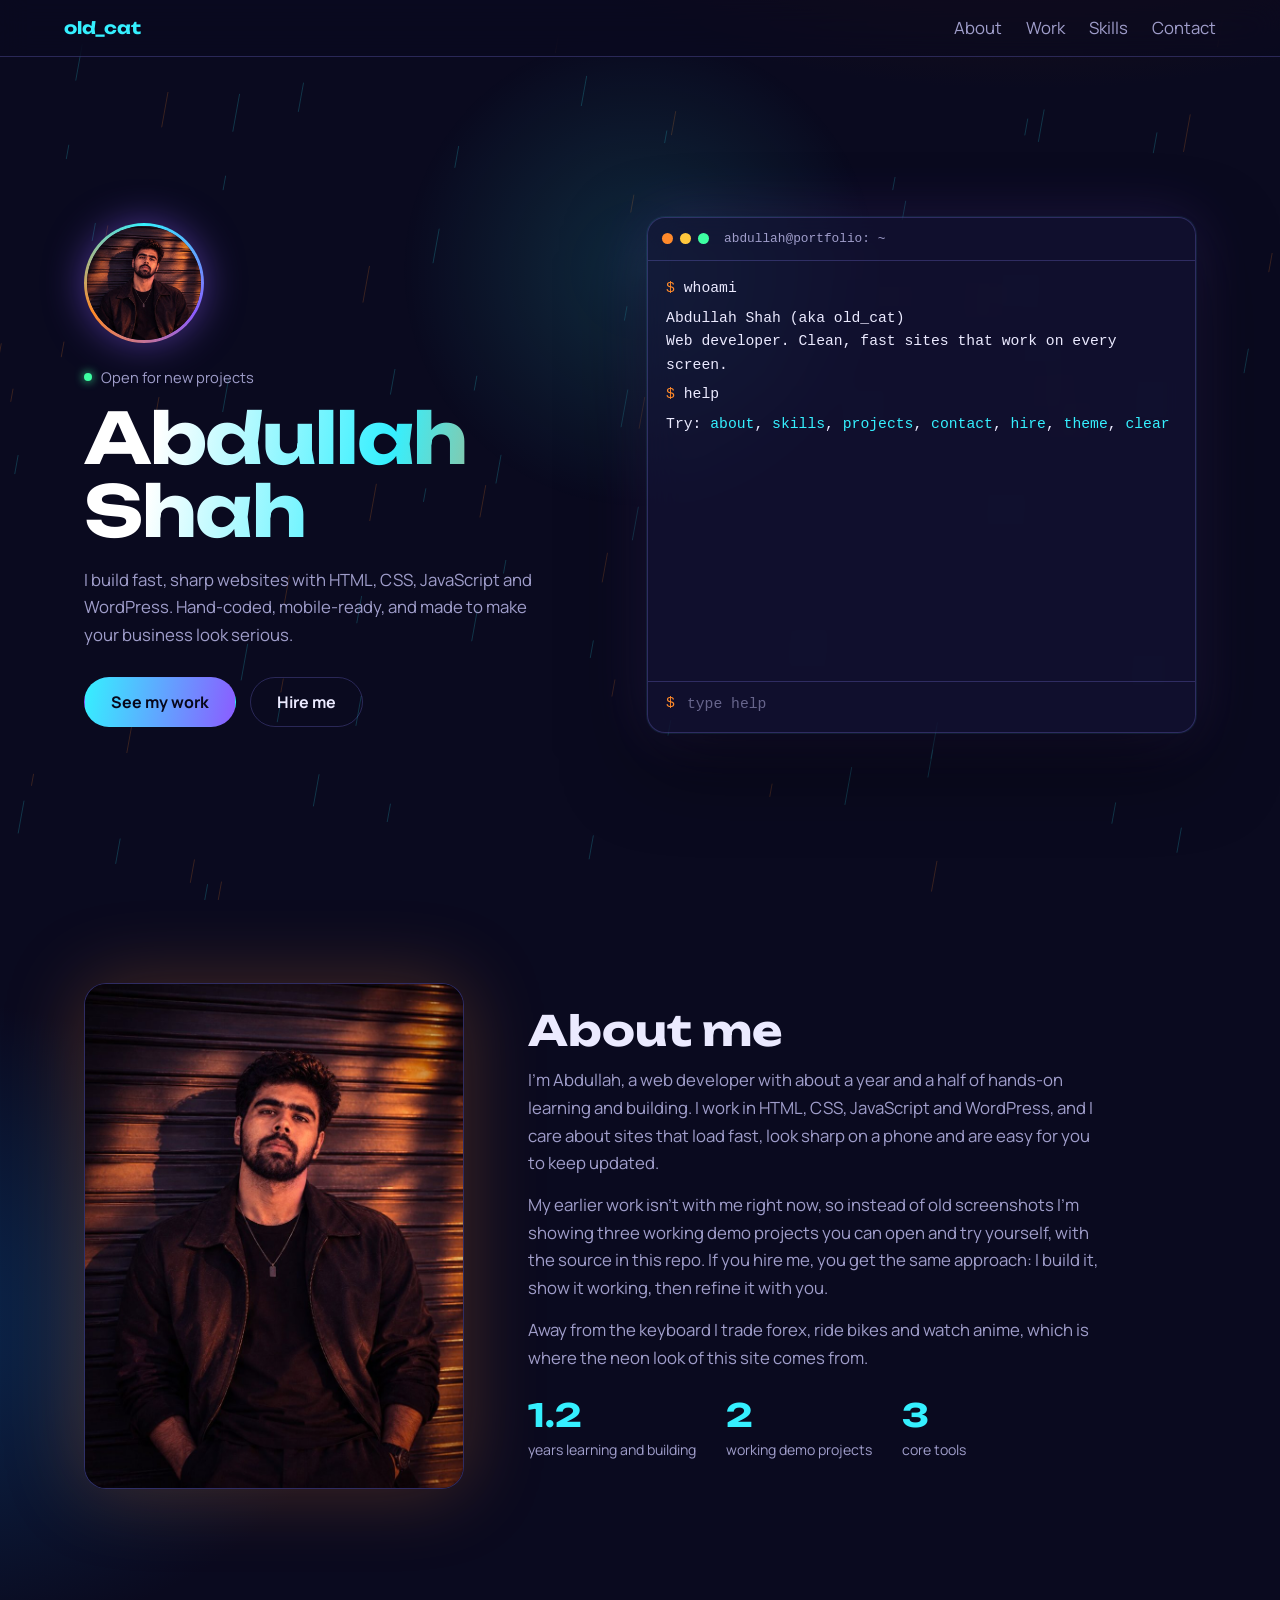
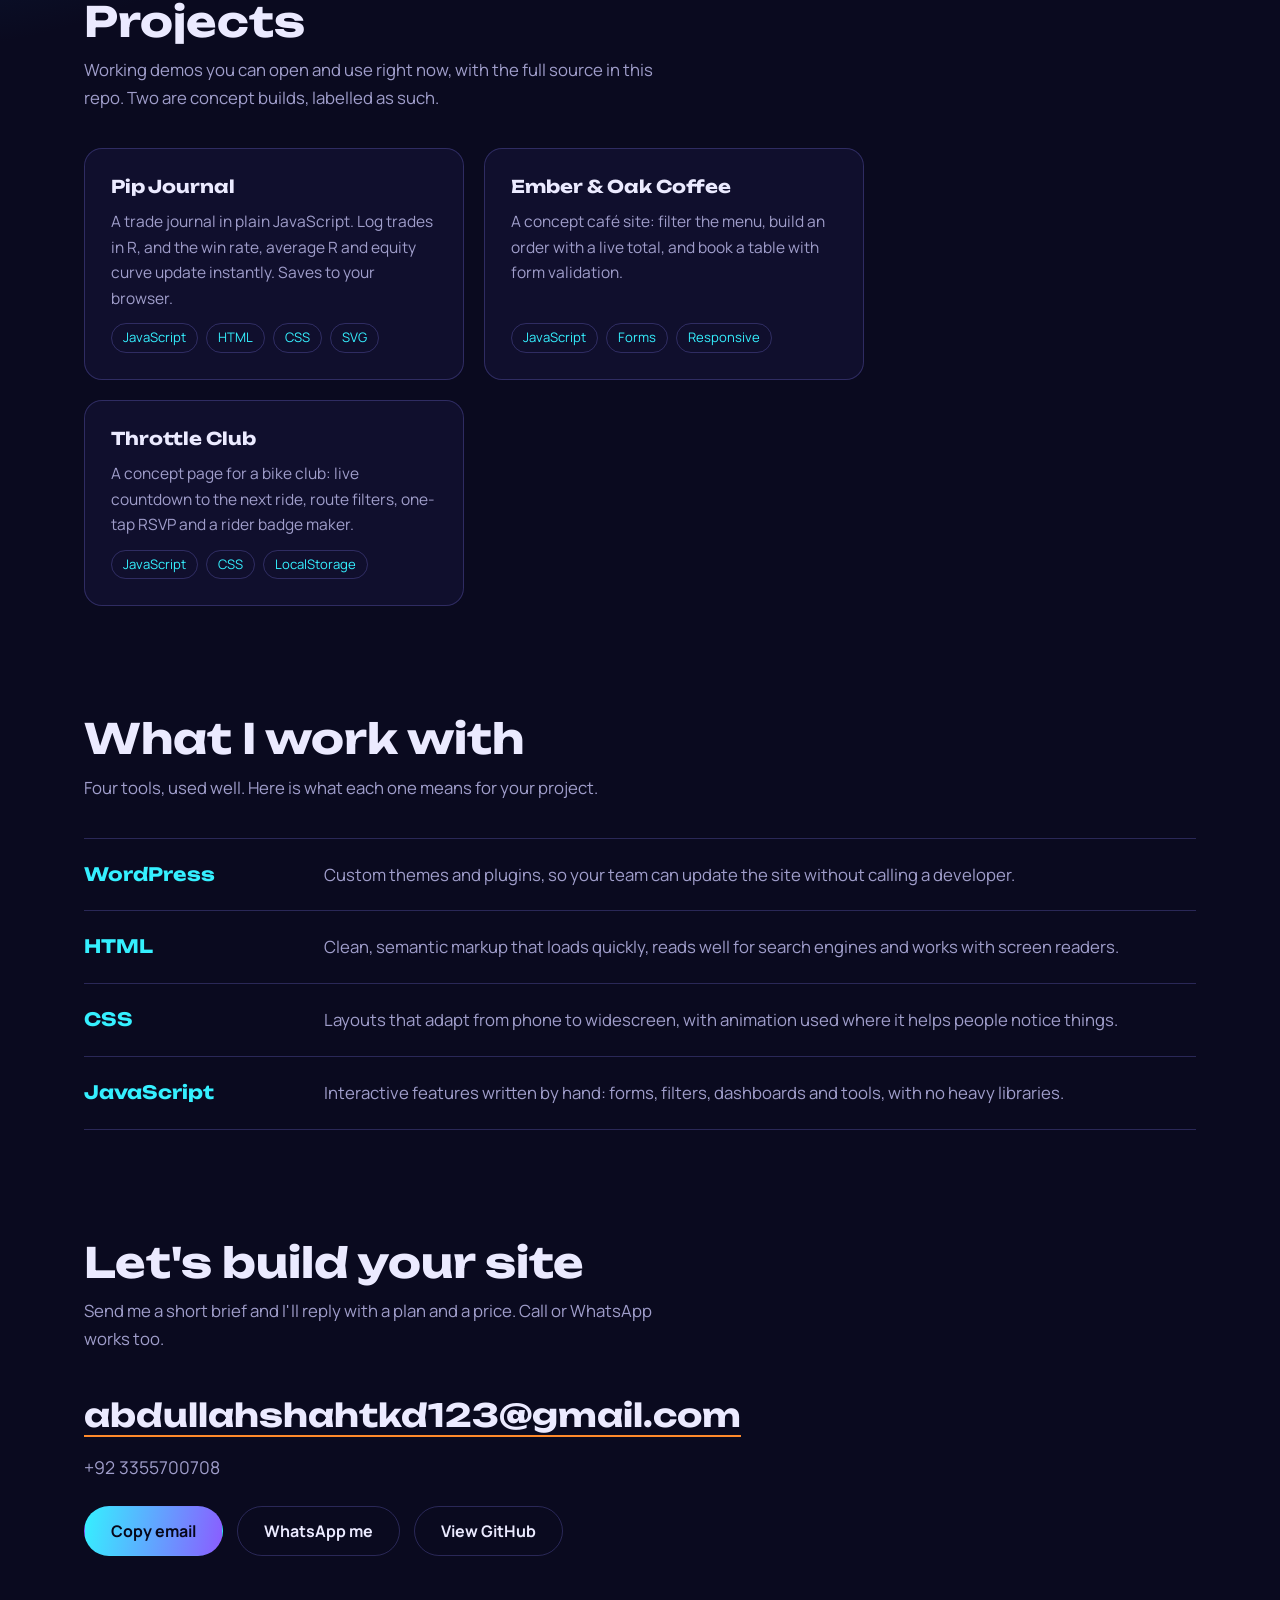
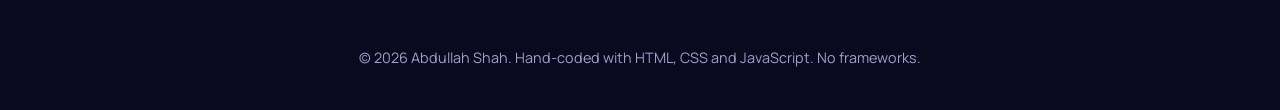
==== index.html @ bd14e35d "Add files via upload" ====
<!doctype html>
<html lang="en">
<head>
<meta charset="utf-8">
<meta name="viewport" content="width=device-width, initial-scale=1">
<title>Abdullah Shah | Web Developer</title>
<meta property="og:title" content="Abdullah Shah | Web Developer">
<meta property="og:description" content="Fast, sharp websites with HTML, CSS, JavaScript and WordPress.">
<meta name="description" content="Abdullah Shah builds fast, good-looking websites with HTML, CSS, JavaScript and WordPress.">
<link rel="icon" href="data:image/svg+xml,<svg xmlns=%22http://www.w3.org/2000/svg%22 viewBox=%220 0 100 100%22><text y=%22.9em%22 font-size=%2290%22>🐱</text></svg>">
<link rel="preconnect" href="https://fonts.googleapis.com">
<link rel="preconnect" href="https://fonts.gstatic.com" crossorigin>
<link href="https://fonts.googleapis.com/css2?family=Manrope:wght@400;500;700&family=Unbounded:wght@500;700&display=swap" rel="stylesheet">
<link rel="stylesheet" href="style.css">
</head>
<body>
<canvas id="rain" aria-hidden="true"></canvas>
<div class="glow" aria-hidden="true"></div>

<header class="nav">
  <a class="brand" href="#top">old_cat</a>
  <nav><a href="#about">About</a><a href="#work">Work</a><a href="#skills">Skills</a><a href="#contact">Contact</a></nav>
</header>

<main id="top">
  <section class="hero">
    <div class="intro">
      <div class="avatar"><img src="photo.jpg" alt="Portrait of Abdullah Shah" onerror="this.replaceWith(Object.assign(document.createElement('span'),{textContent:'AS'}))"></div>
      <p class="status"><i></i>Open for new projects</p>
      <h1>Abdullah Shah</h1>
      <p class="role">I build fast, sharp websites with HTML, CSS, JavaScript and WordPress. Hand-coded, mobile-ready, and made to make your business look serious.</p>
      <div class="cta">
        <a class="btn primary" href="#work">See my work</a>
        <a class="btn" href="mailto:abdullahshahtkd123@gmail.com?subject=Project%20inquiry">Hire me</a>
      </div>
    </div>
    <div class="term" id="term" aria-label="Interactive terminal">
      <div class="bar"><b></b><b></b><b></b><span>abdullah@portfolio: ~</span></div>
      <div class="out" id="out" aria-live="polite"></div>
      <label class="line"><span class="ps">$</span><input id="in" autocomplete="off" autocapitalize="off" spellcheck="false" aria-label="Type a command and press Enter" placeholder="type help"></label>
    </div>
  </section>

  <section id="about" class="sec">
    <div class="about">
      <div class="card frame"><img src="photo.jpg" alt="Abdullah Shah leaning on a metal shutter in golden evening light" loading="lazy"></div>
      <div>
        <h2>About me</h2>
        <p>I'm Abdullah, a web developer with about a year and a half of hands-on learning and building. I work in HTML, CSS, JavaScript and WordPress, and I care about sites that load fast, look sharp on a phone and are easy for you to keep updated.</p>
        <p>My earlier work isn't with me right now, so instead of old screenshots I'm showing three working demo projects you can open and try yourself, with the source in this repo. If you hire me, you get the same approach: I build it, show it working, then refine it with you.</p>
        <p>Away from the keyboard I trade forex, ride bikes and watch anime, which is where the neon look of this site comes from.</p>
        <div class="stats">
          <div><b data-n="1.5" data-d="1">0</b><span>years learning and building</span></div>
          <div><b data-n="3">0</b><span>working demo projects</span></div>
          <div><b data-n="4">0</b><span>core tools</span></div>
        </div>
      </div>
    </div>
  </section>

  <section id="work" class="sec">
    <h2>Projects</h2>
    <p class="lead">Working demos you can open and use right now, with the full source in this repo. Two are concept builds, labelled as such.</p>
    <div class="grid">
      <a class="card" href="projects/pip-journal/">
        <h3>Pip Journal</h3>
        <p>A trade journal in plain JavaScript. Log trades in R, and the win rate, average R and equity curve update instantly. Saves to your browser.</p>
        <ul class="tags"><li>JavaScript</li><li>HTML</li><li>CSS</li><li>SVG</li></ul>
      </a>
      <a class="card" href="projects/ember-oak/">
        <h3>Ember &amp; Oak Coffee</h3>
        <p>A concept café site: filter the menu, build an order with a live total, and book a table with form validation.</p>
        <ul class="tags"><li>JavaScript</li><li>Forms</li><li>Responsive</li></ul>
      </a>
      <a class="card" href="projects/throttle-club/">
        <h3>Throttle Club</h3>
        <p>A concept page for a bike club: live countdown to the next ride, route filters, one-tap RSVP and a rider badge maker.</p>
        <ul class="tags"><li>JavaScript</li><li>CSS</li><li>LocalStorage</li></ul>
      </a>
    </div>
  </section>

  <section id="skills" class="sec">
    <h2>What I work with</h2>
    <p class="lead">Four tools, used well. Here is what each one means for your project.</p>
    <dl class="skills">
      <div><dt>WordPress</dt><dd>Custom themes and plugins, so your team can update the site without calling a developer.</dd></div>
      <div><dt>HTML</dt><dd>Clean, semantic markup that loads quickly, reads well for search engines and works with screen readers.</dd></div>
      <div><dt>CSS</dt><dd>Layouts that adapt from phone to widescreen, with animation used where it helps people notice things.</dd></div>
      <div><dt>JavaScript</dt><dd>Interactive features written by hand: forms, filters, dashboards and tools, with no heavy libraries.</dd></div>
    </dl>
  </section>

  <section id="contact" class="sec">
    <h2>Let's build your site</h2>
    <p class="lead">Send me a short brief and I'll reply with a plan and a price. Call or WhatsApp works too.</p>
    <a class="mail" href="mailto:abdullahshahtkd123@gmail.com?subject=Project%20inquiry">abdullahshahtkd123@gmail.com</a>
    <a class="phone" href="tel:+923355700708">+92 3355700708</a>
    <div class="cta">
      <button class="btn primary" id="copy" type="button">Copy email</button>
      <a class="btn" href="https://wa.me/923355700708" target="_blank" rel="noopener">WhatsApp me</a>
      <a class="btn" href="https://github.com/Abdullah-ops-del" target="_blank" rel="noopener">View GitHub</a>
    </div>
  </section>
</main>

<footer>© 2026 Abdullah Shah. Hand-coded with HTML, CSS and JavaScript. No frameworks.</footer>
<script src="script.js"></script>
</body>
</html>
---- style.css ----
:root{--bg:#0a0a1f;--panel:rgba(22,20,56,.62);--line:rgba(140,130,255,.25);--cyan:#35f0ff;--pink:#ff8a2b;--violet:#8b5cff;--text:#ebeaff;--muted:#a09ecb;--r:18px}
*{box-sizing:border-box;margin:0}
html{scroll-behavior:smooth;scroll-padding-top:80px}
body{background:radial-gradient(1200px 700px at 80% -10%,#3b1c0c 0,transparent 60%),radial-gradient(900px 600px at -10% 40%,#0b2a52 0,transparent 55%),var(--bg);color:var(--text);font:400 1.05rem/1.65 Manrope,system-ui,sans-serif;min-height:100vh;overflow-x:hidden}
a{color:inherit;text-decoration:none}
:focus-visible{outline:2px solid var(--cyan);outline-offset:3px}
#rain{position:fixed;inset:0;width:100%;height:100%;z-index:0;pointer-events:none;opacity:.55}
.glow{position:fixed;left:0;top:0;width:520px;height:520px;margin:-260px 0 0 -260px;background:radial-gradient(circle,rgba(53,240,255,.14),transparent 65%);pointer-events:none;z-index:0;transform:translate(var(--mx,50vw),var(--my,30vh))}
main,footer{position:relative;z-index:1}

.nav{position:sticky;top:0;z-index:5;display:flex;justify-content:space-between;align-items:center;padding:14px clamp(18px,5vw,64px);backdrop-filter:blur(14px);background:rgba(10,10,31,.55);border-bottom:1px solid var(--line)}
.brand{font:700 1.05rem Unbounded,sans-serif;color:var(--cyan)}
.nav nav a{margin-left:24px;color:var(--muted);transition:color .2s}
.nav nav a:hover{color:var(--text)}

.hero{display:grid;grid-template-columns:1fr 1.1fr;gap:clamp(28px,5vw,72px);align-items:center;min-height:calc(100vh - 64px);max-width:1240px;margin:auto;padding:40px clamp(18px,5vw,64px)}
.avatar{width:120px;height:120px;border-radius:50%;padding:3px;margin-bottom:22px;background:conic-gradient(var(--cyan),var(--violet),var(--pink),var(--cyan));box-shadow:0 0 38px rgba(139,92,255,.5)}
.avatar img,.avatar span{object-position:50% 18%;width:100%;height:100%;border-radius:50%;object-fit:cover;display:grid;place-items:center;background:#15123a;font:700 1.6rem Unbounded,sans-serif}
.status{display:flex;align-items:center;gap:9px;color:var(--muted);font-size:.92rem;margin-bottom:12px}
.status i{width:8px;height:8px;border-radius:50%;background:#3dffa2;box-shadow:0 0 10px #3dffa2}
h1{font:700 clamp(2.4rem,6vw,4.4rem)/1.04 Unbounded,sans-serif;letter-spacing:-.02em;margin-bottom:18px;background:linear-gradient(100deg,#fff 15%,var(--cyan) 60%,var(--pink));-webkit-background-clip:text;background-clip:text;color:transparent}
.role{color:var(--muted);max-width:46ch;margin-bottom:28px}
.cta{display:flex;flex-wrap:wrap;gap:14px}
.btn{display:inline-block;padding:13px 26px;border:1px solid var(--line);border-radius:99px;background:transparent;color:var(--text);font:700 1rem Manrope,sans-serif;cursor:pointer;transition:border-color .25s,box-shadow .25s}
.btn:hover{border-color:var(--cyan);box-shadow:0 0 28px rgba(53,240,255,.3)}
.btn.primary{background:linear-gradient(100deg,var(--cyan),var(--violet));color:#07071a;border-color:transparent}
.btn.primary:hover{box-shadow:0 0 34px rgba(139,92,255,.6)}

.term{background:var(--panel);border:1px solid var(--line);border-radius:var(--r);box-shadow:0 0 0 1px rgba(53,240,255,.08),0 30px 80px rgba(0,0,0,.5),0 0 60px rgba(139,92,255,.18);backdrop-filter:blur(16px);font:.92rem/1.6 ui-monospace,"JetBrains Mono",Menlo,Consolas,monospace;overflow:hidden;cursor:text}
.bar{display:flex;align-items:center;gap:7px;padding:11px 14px;border-bottom:1px solid var(--line);color:var(--muted);font-size:.8rem}
.bar b{width:11px;height:11px;border-radius:50%;background:var(--pink)}
.bar b:nth-child(2){background:#ffc83d}.bar b:nth-child(3){background:#3dffa2}
.bar span{margin-left:8px}
.out{height:min(52vh,420px);padding:16px 18px 4px;overflow-y:auto;scrollbar-width:thin}
.out p{white-space:pre-wrap;word-break:break-word;margin-bottom:6px}
.out .c{color:var(--cyan)}.out .p,.ps{color:var(--pink)}
.out a{color:var(--cyan);text-decoration:underline}
.line{display:flex;gap:10px;padding:10px 18px 14px;border-top:1px solid var(--line)}
.line:focus-within{background:rgba(53,240,255,.06)}
.line input{flex:1;min-width:0;background:none;border:0;outline:0;color:var(--text);font:inherit;caret-color:var(--cyan)}
.line input::placeholder{color:var(--muted);opacity:.6}

.sec{max-width:1240px;margin:auto;padding:90px clamp(18px,5vw,64px) 20px}
h2{font:700 clamp(1.7rem,3.6vw,2.6rem)/1.1 Unbounded,sans-serif;margin-bottom:12px}
.lead{color:var(--muted);max-width:60ch;margin-bottom:36px}

.grid{display:grid;grid-template-columns:repeat(auto-fit,minmax(260px,380px));gap:20px}
.card{--rx:0deg;--ry:0deg;position:relative;display:flex;flex-direction:column;gap:12px;padding:26px;overflow:hidden;background:var(--panel);border:1px solid var(--line);border-radius:var(--r);backdrop-filter:blur(10px);transform:perspective(800px) rotateX(var(--rx)) rotateY(var(--ry));transition:transform .15s,border-color .3s,box-shadow .3s}
.card:hover{border-color:var(--cyan);box-shadow:0 0 40px rgba(53,240,255,.18)}
.card::after{content:"";position:absolute;inset:0;background:radial-gradient(260px circle at var(--x,50%) var(--y,0),rgba(255,138,43,.2),transparent 60%);opacity:0;transition:opacity .3s;pointer-events:none}
.card:hover::after{opacity:1}
.card h3{font:700 1.1rem Unbounded,sans-serif}
.card p{color:var(--muted);font-size:.97rem}
.tags{display:flex;flex-wrap:wrap;gap:8px;margin-top:auto;padding:0}
.tags li{list-style:none;padding:3px 11px;border:1px solid var(--line);border-radius:99px;font-size:.82rem;color:var(--cyan)}

.skills{border-top:1px solid var(--line)}
.skills div{display:grid;grid-template-columns:minmax(120px,220px) 1fr;gap:20px;align-items:baseline;padding:22px 0;border-bottom:1px solid var(--line)}
.skills dt{font:700 1.15rem Unbounded,sans-serif;color:var(--cyan)}
.skills dd{color:var(--muted)}

.mail{display:inline-block;margin:6px 0 24px;border-bottom:2px solid var(--pink);font:700 clamp(1.05rem,3.4vw,2rem) Unbounded,sans-serif;word-break:break-all}
footer{padding:70px 20px 40px;text-align:center;color:var(--muted);font-size:.9rem}

@media(max-width:860px){.hero{grid-template-columns:1fr;min-height:0}.skills div{grid-template-columns:1fr;gap:4px}.nav nav a{margin-left:16px}}
@media(prefers-reduced-motion:reduce){html{scroll-behavior:auto}.card{transition:none}}

.about{display:grid;grid-template-columns:minmax(240px,380px) 1fr;gap:clamp(24px,5vw,64px);align-items:center}
.frame{display:block;padding:0;border-radius:22px;box-shadow:0 0 80px rgba(255,138,43,.25)}
.frame img{display:block;width:100%;aspect-ratio:3/4;object-fit:cover}
.about p{color:var(--muted);margin-bottom:14px;max-width:58ch}
.stats{display:flex;flex-wrap:wrap;gap:30px;margin-top:24px}
.stats b{display:block;font:700 2rem Unbounded,sans-serif;color:var(--cyan)}
.stats span{color:var(--muted);font-size:.88rem}
.phone{display:block;margin:-8px 0 24px;color:var(--muted);font-size:1.1rem}
.phone:hover{color:var(--text)}
@media(max-width:860px){.about{grid-template-columns:1fr}.frame{max-width:380px}}
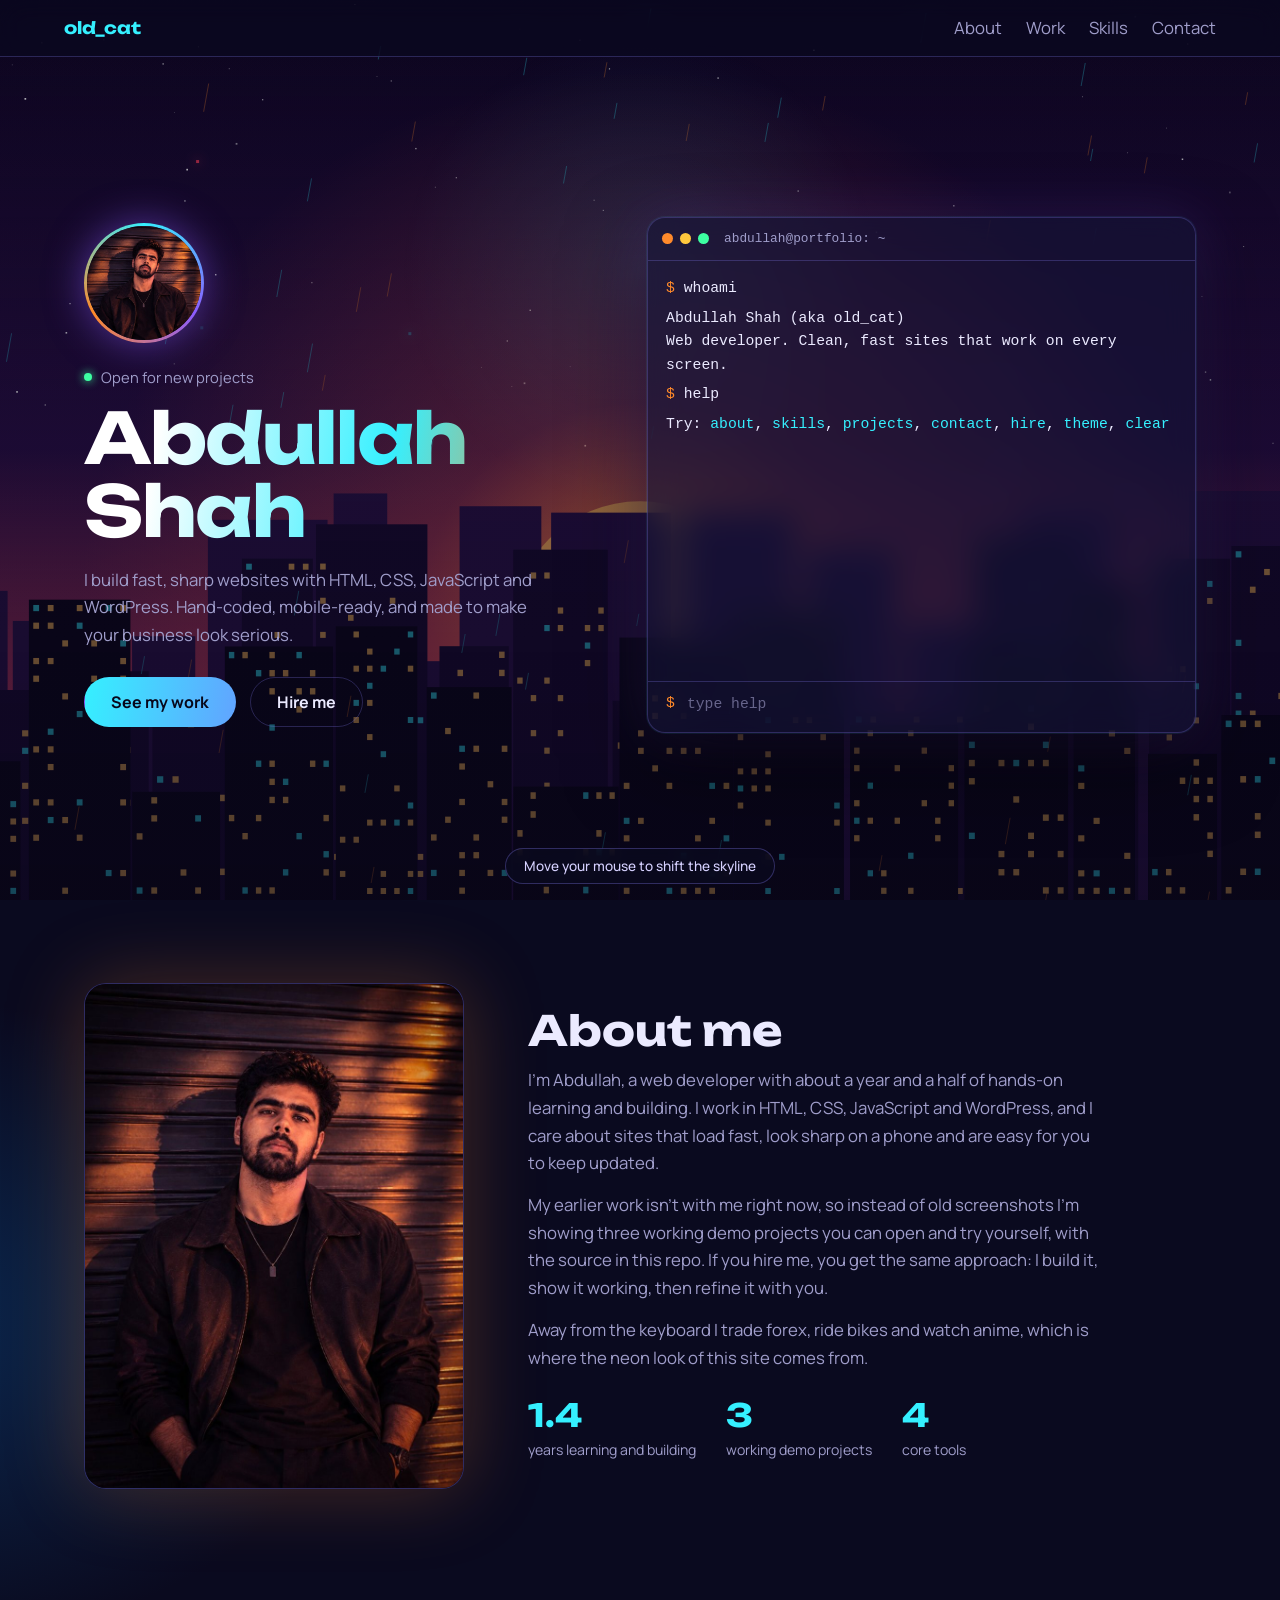
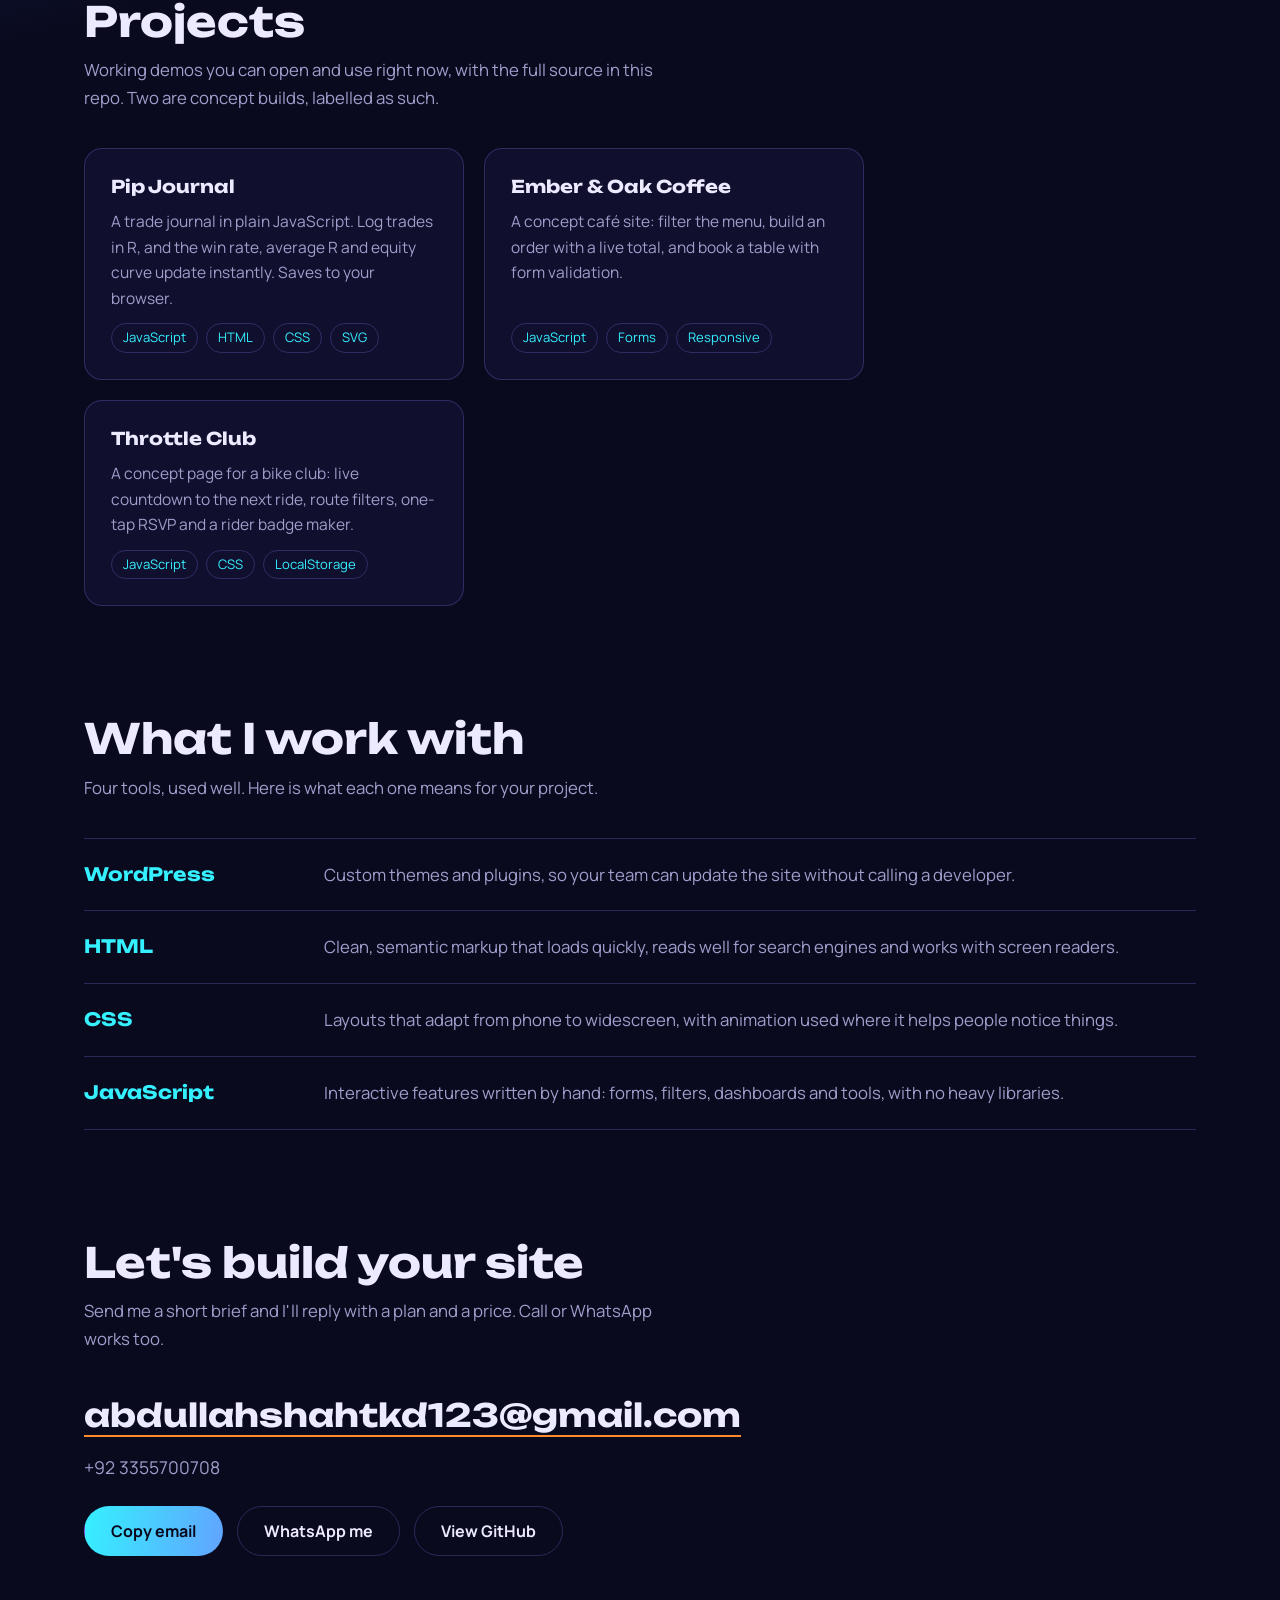
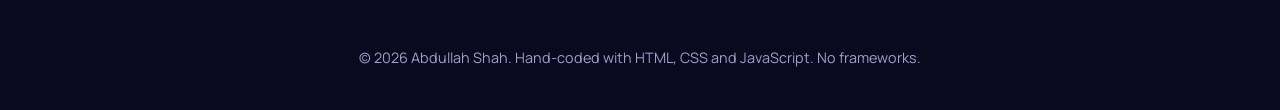
==== commit 2789a5d1: "Add files via upload" ====
--- a/index.html
+++ b/index.html
@@ -14,7 +14,7 @@
 <link rel="stylesheet" href="style.css">
 </head>
 <body>
-<canvas id="rain" aria-hidden="true"></canvas>
+<canvas id="bg" data-scene="city" aria-hidden="true"></canvas>
 <div class="glow" aria-hidden="true"></div>
 
 <header class="nav">
@@ -105,6 +105,7 @@
 </main>
 
 <footer>© 2026 Abdullah Shah. Hand-coded with HTML, CSS and JavaScript. No frameworks.</footer>
+<script src="fx.js"></script>
 <script src="script.js"></script>
 </body>
 </html>
